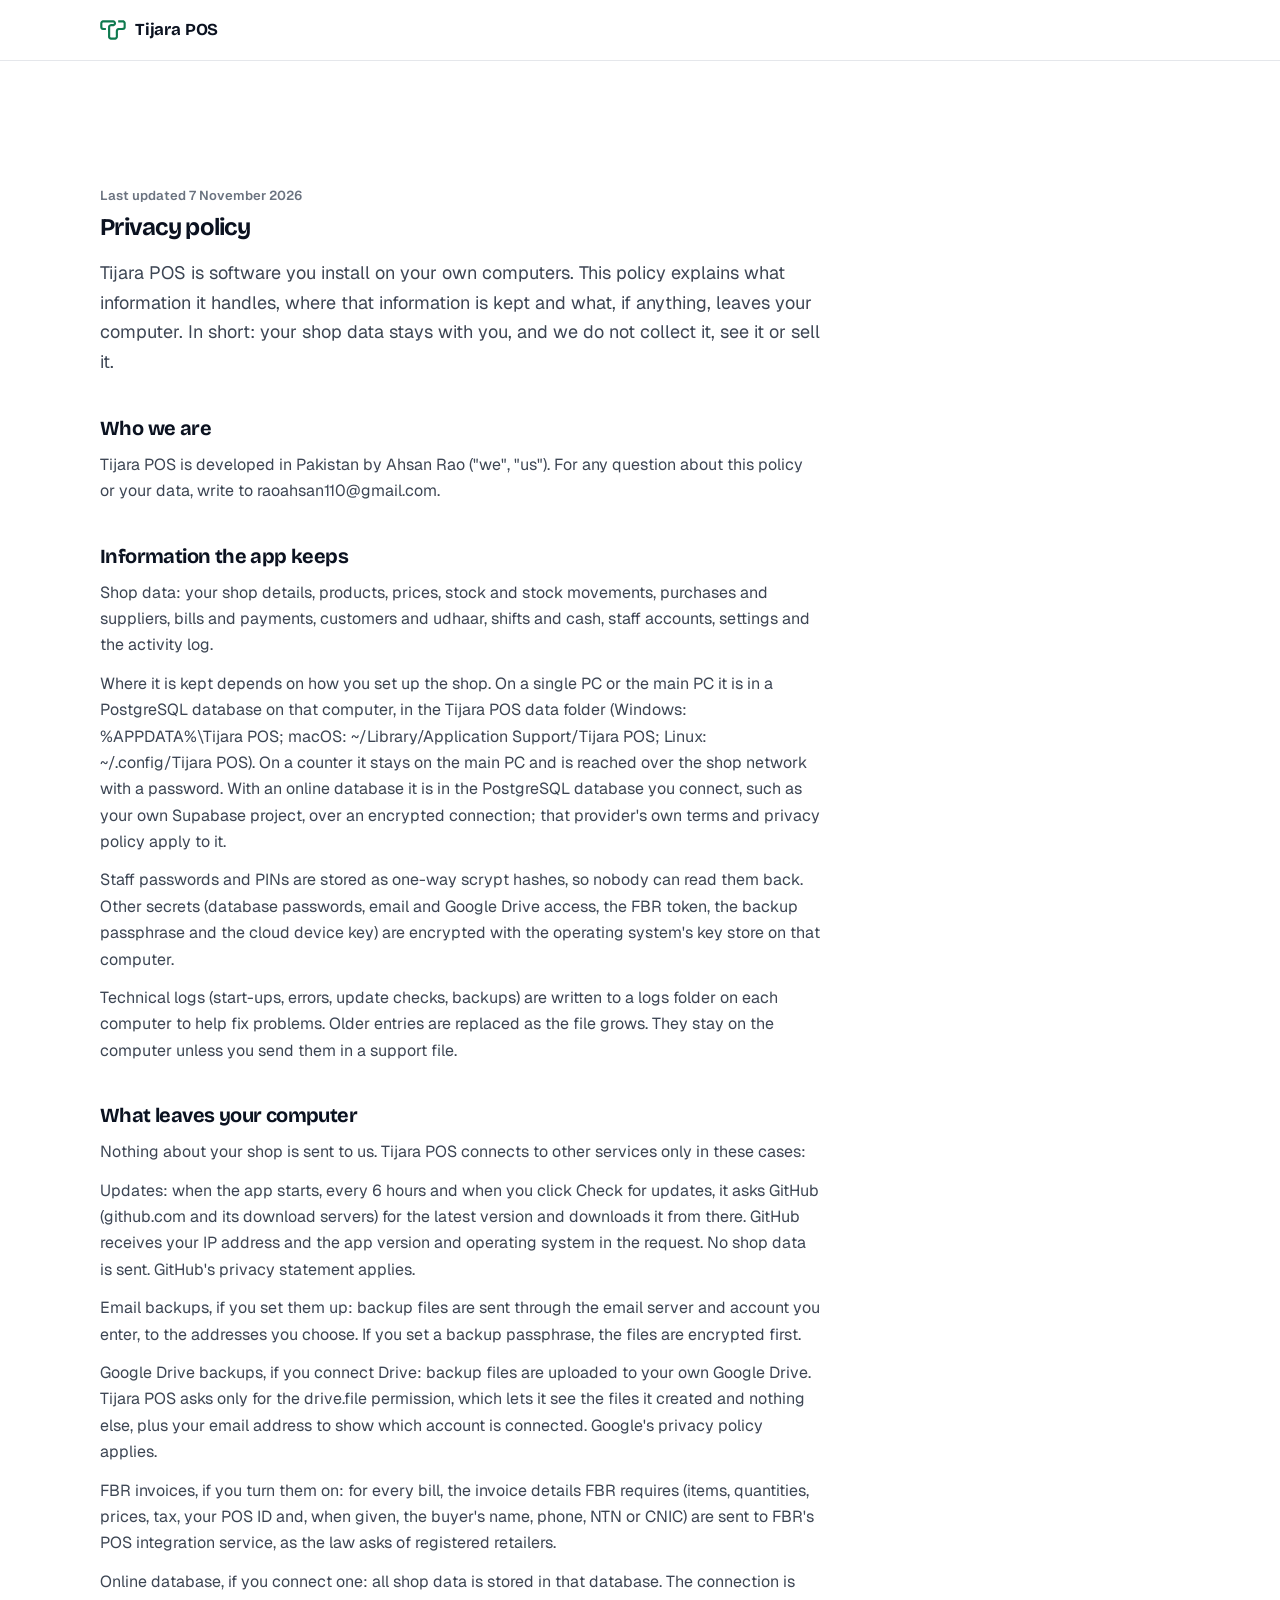
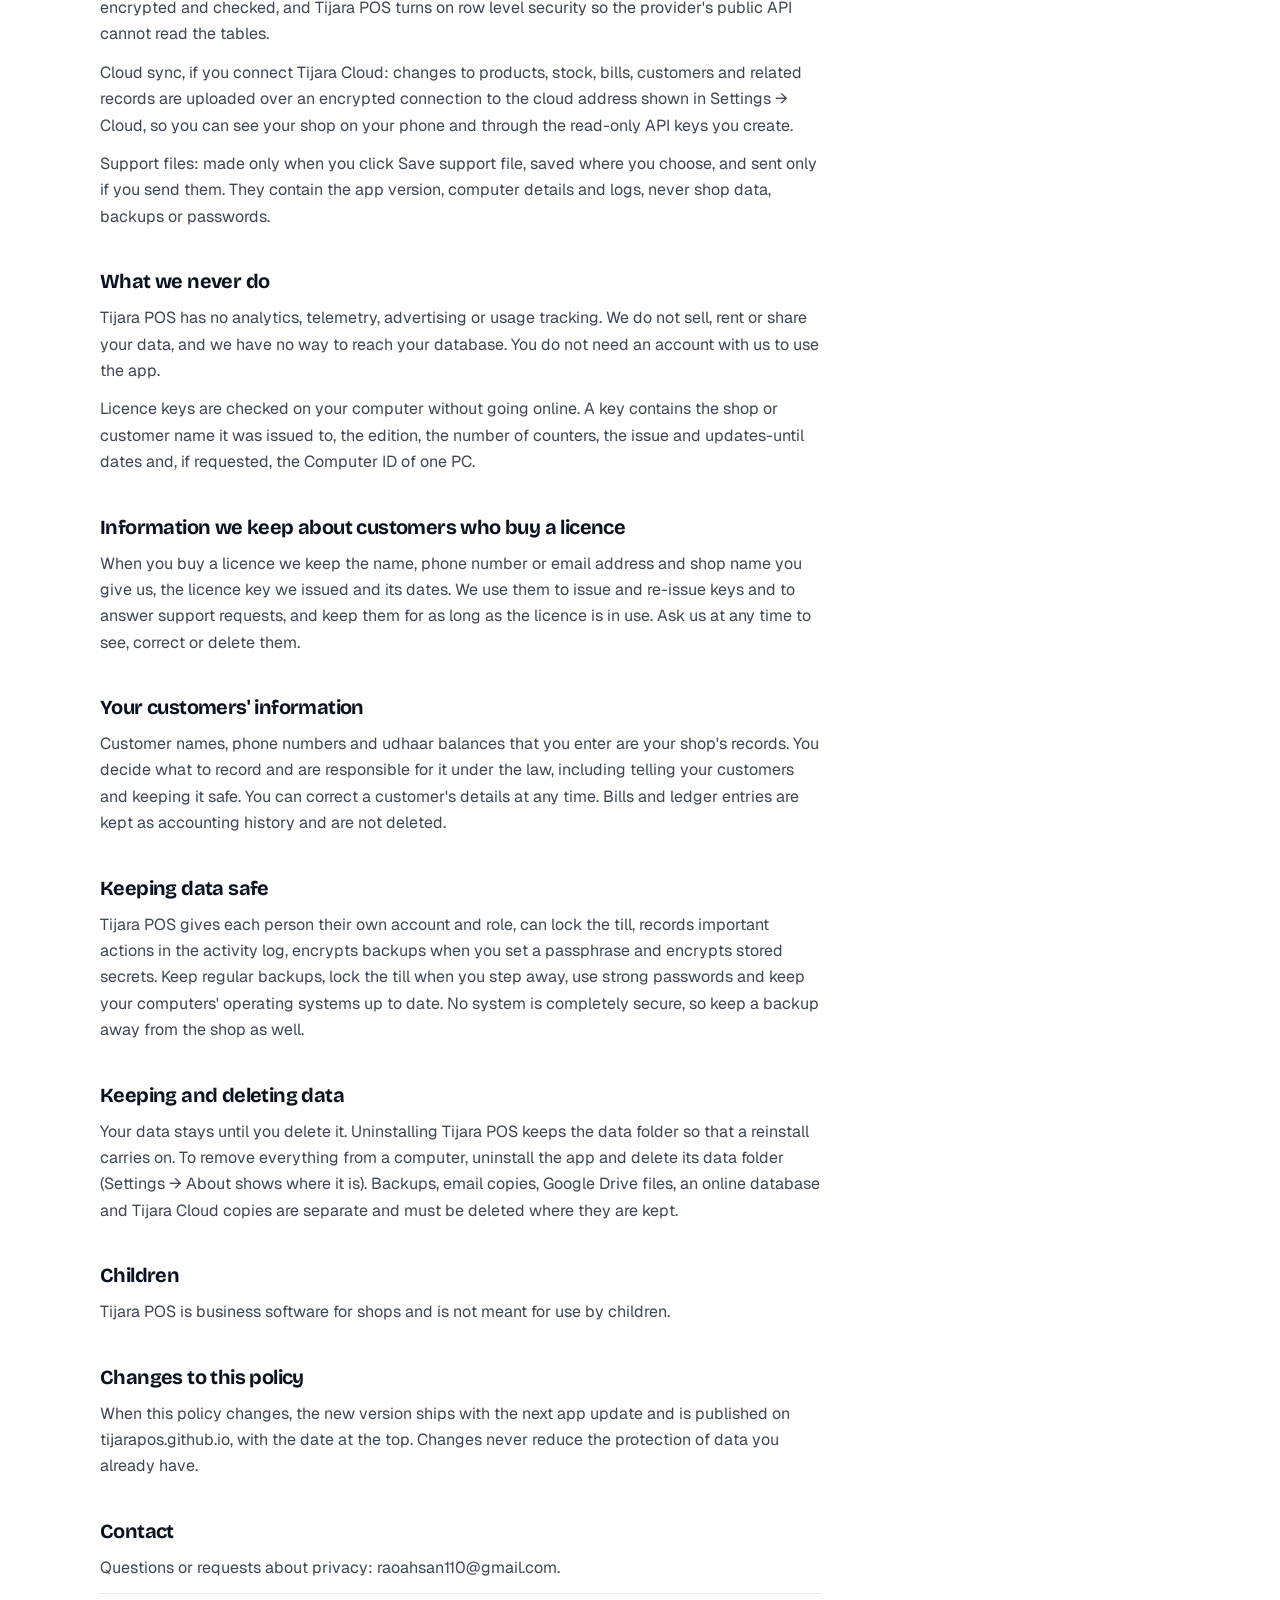
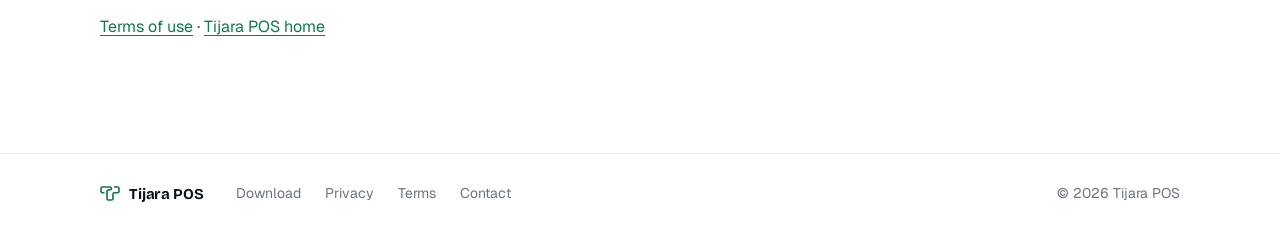
==== privacy.html @ 01d52bbd "Privacy policy and terms pages; Urdu receipts, not screens, for now" ====
<!doctype html>
<html lang="en">
  <head>
    <meta charset="utf-8" />
    <meta name="viewport" content="width=device-width, initial-scale=1" />
    <title>Privacy policy · Tijara POS</title>
    <meta name="description" content="How Tijara POS handles shop data: what it keeps, where, and what leaves your computer." />
    <meta name="theme-color" content="#ffffff" media="(prefers-color-scheme: light)" />
    <meta name="theme-color" content="#0b1220" media="(prefers-color-scheme: dark)" />
    <link rel="icon" href="assets/favicon.svg" type="image/svg+xml" />
    <link rel="icon" href="assets/favicon.ico" sizes="any" />
    <link rel="preconnect" href="https://fonts.googleapis.com" />
    <link rel="preconnect" href="https://fonts.gstatic.com" crossorigin />
    <link
      rel="stylesheet"
      href="https://fonts.googleapis.com/css2?family=Bricolage+Grotesque:opsz,wght@12..96,500..700&family=Geist:wght@400..700&display=swap"
    />
    <link rel="stylesheet" href="styles.css" />
    <script>
      try {
        const t = localStorage.getItem('theme')
        if (t === 'light' || t === 'dark') document.documentElement.dataset.theme = t
      } catch {}
    </script>
  </head>
  <body>
    <!-- Same text as the app's Settings → About (apps/desktop en.json, "legal"). Change both together. -->
    <header class="top">
      <div class="wrap top-row">
        <a class="brand" href="./" aria-label="Tijara POS home">
          <img class="mark" src="assets/mark-emerald.svg" alt="" width="26" height="20" />
          <span>Tijara POS</span>
        </a>
      </div>
    </header>

    <main id="main" class="section">
      <div class="wrap">
        <article class="legal">
          <p class="eyebrow">Last updated 7 November 2026</p>
          <h1>Privacy policy</h1>
          <p class="lead">Tijara POS is software you install on your own computers. This policy explains what information it handles, where that information is kept and what, if anything, leaves your computer. In short: your shop data stays with you, and we do not collect it, see it or sell it.</p>
          <h2>Who we are</h2>
          <p>Tijara POS is developed in Pakistan by Ahsan Rao (&quot;we&quot;, &quot;us&quot;). For any question about this policy or your data, write to raoahsan110@gmail.com.</p>
          <h2>Information the app keeps</h2>
          <p>Shop data: your shop details, products, prices, stock and stock movements, purchases and suppliers, bills and payments, customers and udhaar, shifts and cash, staff accounts, settings and the activity log.</p>
          <p>Where it is kept depends on how you set up the shop. On a single PC or the main PC it is in a PostgreSQL database on that computer, in the Tijara POS data folder (Windows: %APPDATA%\Tijara POS; macOS: ~/Library/Application Support/Tijara POS; Linux: ~/.config/Tijara POS). On a counter it stays on the main PC and is reached over the shop network with a password. With an online database it is in the PostgreSQL database you connect, such as your own Supabase project, over an encrypted connection; that provider&#x27;s own terms and privacy policy apply to it.</p>
          <p>Staff passwords and PINs are stored as one-way scrypt hashes, so nobody can read them back. Other secrets (database passwords, email and Google Drive access, the FBR token, the backup passphrase and the cloud device key) are encrypted with the operating system&#x27;s key store on that computer.</p>
          <p>Technical logs (start-ups, errors, update checks, backups) are written to a logs folder on each computer to help fix problems. Older entries are replaced as the file grows. They stay on the computer unless you send them in a support file.</p>
          <h2>What leaves your computer</h2>
          <p>Nothing about your shop is sent to us. Tijara POS connects to other services only in these cases:</p>
          <p>Updates: when the app starts, every 6 hours and when you click Check for updates, it asks GitHub (github.com and its download servers) for the latest version and downloads it from there. GitHub receives your IP address and the app version and operating system in the request. No shop data is sent. GitHub&#x27;s privacy statement applies.</p>
          <p>Email backups, if you set them up: backup files are sent through the email server and account you enter, to the addresses you choose. If you set a backup passphrase, the files are encrypted first.</p>
          <p>Google Drive backups, if you connect Drive: backup files are uploaded to your own Google Drive. Tijara POS asks only for the drive.file permission, which lets it see the files it created and nothing else, plus your email address to show which account is connected. Google&#x27;s privacy policy applies.</p>
          <p>FBR invoices, if you turn them on: for every bill, the invoice details FBR requires (items, quantities, prices, tax, your POS ID and, when given, the buyer&#x27;s name, phone, NTN or CNIC) are sent to FBR&#x27;s POS integration service, as the law asks of registered retailers.</p>
          <p>Online database, if you connect one: all shop data is stored in that database. The connection is encrypted and checked, and Tijara POS turns on row level security so the provider&#x27;s public API cannot read the tables.</p>
          <p>Cloud sync, if you connect Tijara Cloud: changes to products, stock, bills, customers and related records are uploaded over an encrypted connection to the cloud address shown in Settings → Cloud, so you can see your shop on your phone and through the read-only API keys you create.</p>
          <p>Support files: made only when you click Save support file, saved where you choose, and sent only if you send them. They contain the app version, computer details and logs, never shop data, backups or passwords.</p>
          <h2>What we never do</h2>
          <p>Tijara POS has no analytics, telemetry, advertising or usage tracking. We do not sell, rent or share your data, and we have no way to reach your database. You do not need an account with us to use the app.</p>
          <p>Licence keys are checked on your computer without going online. A key contains the shop or customer name it was issued to, the edition, the number of counters, the issue and updates-until dates and, if requested, the Computer ID of one PC.</p>
          <h2>Information we keep about customers who buy a licence</h2>
          <p>When you buy a licence we keep the name, phone number or email address and shop name you give us, the licence key we issued and its dates. We use them to issue and re-issue keys and to answer support requests, and keep them for as long as the licence is in use. Ask us at any time to see, correct or delete them.</p>
          <h2>Your customers&#x27; information</h2>
          <p>Customer names, phone numbers and udhaar balances that you enter are your shop&#x27;s records. You decide what to record and are responsible for it under the law, including telling your customers and keeping it safe. You can correct a customer&#x27;s details at any time. Bills and ledger entries are kept as accounting history and are not deleted.</p>
          <h2>Keeping data safe</h2>
          <p>Tijara POS gives each person their own account and role, can lock the till, records important actions in the activity log, encrypts backups when you set a passphrase and encrypts stored secrets. Keep regular backups, lock the till when you step away, use strong passwords and keep your computers&#x27; operating systems up to date. No system is completely secure, so keep a backup away from the shop as well.</p>
          <h2>Keeping and deleting data</h2>
          <p>Your data stays until you delete it. Uninstalling Tijara POS keeps the data folder so that a reinstall carries on. To remove everything from a computer, uninstall the app and delete its data folder (Settings → About shows where it is). Backups, email copies, Google Drive files, an online database and Tijara Cloud copies are separate and must be deleted where they are kept.</p>
          <h2>Children</h2>
          <p>Tijara POS is business software for shops and is not meant for use by children.</p>
          <h2>Changes to this policy</h2>
          <p>When this policy changes, the new version ships with the next app update and is published on tijarapos.github.io, with the date at the top. Changes never reduce the protection of data you already have.</p>
          <h2>Contact</h2>
          <p>Questions or requests about privacy: raoahsan110@gmail.com.</p>
          <p class="legal-other"><a href="terms.html">Terms of use</a> · <a href="./">Tijara POS home</a></p>
        </article>
      </div>
    </main>

    <footer class="foot">
      <div class="wrap foot-row">
        <span class="brand brand-sm"><img class="mark" src="assets/mark-emerald.svg" alt="" width="20" height="16" /> Tijara POS</span>
        <nav aria-label="Footer">
          <a href="./#download">Download</a>
          <a href="privacy.html">Privacy</a>
          <a href="terms.html">Terms</a>
          <a href="mailto:raoahsan110@gmail.com">Contact</a>
        </nav>
        <span class="copy">© 2026 Tijara POS</span>
      </div>
    </footer>
  </body>
</html>
---- styles.css ----
/* Tijara POS homepage. Quiet and flat, like the app: white and navy surfaces, one emerald accent,
   real screenshots carry the page. */
:root {
  --bg: #ffffff;
  --bg-muted: #f7f8f9;
  --surface: #ffffff;
  --fg: #0b1220;
  --fg-2: #3d4654;
  --muted: #6b7380;
  --line: #e5e7eb;
  --line-strong: #d1d5db;
  --accent: #0e7a4f;
  --accent-hover: #0b6641;
  --accent-soft: #e8f3ee;
  --btn-fg: #ffffff;
  /* Same faces as the app (packages/tokens theme.css). */
  --display: 'Bricolage Grotesque', system-ui, sans-serif;
  --sans: 'Geist', system-ui, -apple-system, 'Segoe UI', sans-serif;
  --mono: 'Geist Mono', ui-monospace, 'SF Mono', monospace;
  --ease: cubic-bezier(0.2, 0.7, 0.2, 1);
  --lift: 0 1px 2px rgb(16 24 40 / 0.05), 0 12px 28px rgb(16 24 40 / 0.1);
  --urdu: 'Noto Naskh Arabic', serif;
  --radius: 10px;
  color-scheme: light;
}

/* Dark: follows the OS unless the visitor picked a theme (html[data-theme], set by the toggle). */
@media (prefers-color-scheme: dark) {
  :root:not([data-theme='light']) {
    --bg: #0b1220;
    --bg-muted: #0f1727;
    --surface: #111a2b;
    --fg: #e8ecf1;
    --fg-2: #b9c1cc;
    --muted: #8a94a3;
    --line: #1e293b;
    --line-strong: #2b3749;
    --accent: #2fa874;
    --accent-hover: #3dbb84;
    --accent-soft: #11291f;
    --btn-fg: #06140d;
    --lift: 0 1px 2px rgb(0 0 0 / 0.3), 0 14px 32px rgb(0 0 0 / 0.4);
    color-scheme: dark;
  }
}

:root[data-theme='dark'] {
  --bg: #0b1220;
  --bg-muted: #0f1727;
  --surface: #111a2b;
  --fg: #e8ecf1;
  --fg-2: #b9c1cc;
  --muted: #8a94a3;
  --line: #1e293b;
  --line-strong: #2b3749;
  --accent: #2fa874;
  --accent-hover: #3dbb84;
  --accent-soft: #11291f;
  --btn-fg: #06140d;
  --lift: 0 1px 2px rgb(0 0 0 / 0.3), 0 14px 32px rgb(0 0 0 / 0.4);
  color-scheme: dark;
}

*,
*::before,
*::after {
  box-sizing: border-box;
}

html {
  scroll-behavior: smooth;
  scroll-padding-top: 72px;
  -webkit-text-size-adjust: 100%;
}

body {
  margin: 0;
  background: var(--bg);
  color: var(--fg);
  font: 16px/1.6 var(--sans);
  -webkit-font-smoothing: antialiased;
}

img {
  max-width: 100%;
  height: auto;
  display: block;
}

a {
  color: inherit;
}

button {
  font: inherit;
  color: inherit;
}

h1,
h2,
h3 {
  margin: 0;
  line-height: 1.15;
  letter-spacing: -0.02em;
  text-wrap: balance;
  font-weight: 600;
}

h1,
h2 {
  font-family: var(--display);
  font-weight: 700;
  letter-spacing: -0.03em;
}

h2 {
  font-size: clamp(1.85rem, 3.2vw, 2.5rem);
}

h3 {
  font-size: 1.125rem;
  letter-spacing: -0.01em;
}

p {
  margin: 0;
}

kbd {
  display: inline-block;
  min-width: 1.9em;
  padding: 0.1em 0.4em;
  font: 500 0.78em/1.5 var(--mono);
  text-align: center;
  color: var(--fg);
  background: var(--surface);
  border: 1px solid var(--line-strong);
  border-radius: 5px;
  box-shadow: 0 1px 0 var(--line-strong);
  white-space: nowrap;
}

[lang='ur'] {
  font-family: var(--urdu);
}

.wrap {
  max-width: 1120px;
  margin: 0 auto;
  padding-left: max(20px, env(safe-area-inset-left, 0px));
  padding-right: max(20px, env(safe-area-inset-right, 0px));
}

.skip {
  position: absolute;
  left: -999px;
}

.skip:focus {
  left: 16px;
  top: 12px;
  z-index: 50;
  padding: 8px 14px;
  background: var(--fg);
  color: var(--bg);
  border-radius: 6px;
}

.sr {
  position: absolute;
  width: 1px;
  height: 1px;
  overflow: hidden;
  clip: rect(0 0 0 0);
  white-space: nowrap;
}

:focus-visible {
  outline: 2px solid var(--accent);
  outline-offset: 2px;
}

/* Buttons */
.btn {
  display: inline-flex;
  align-items: center;
  justify-content: center;
  gap: 8px;
  height: 40px;
  padding: 0 16px;
  border: 1px solid transparent;
  border-radius: 8px;
  background: var(--accent);
  color: var(--btn-fg);
  font-size: 0.9375rem;
  font-weight: 500;
  text-decoration: none;
  white-space: nowrap;
  cursor: pointer;
  transition: background-color 0.15s, border-color 0.15s;
}

.btn:hover {
  background: var(--accent-hover);
}

.btn-sm {
  height: 34px;
  padding: 0 14px;
  font-size: 0.875rem;
}

.btn-lg {
  height: 46px;
  padding: 0 20px;
  font-size: 1rem;
}

.btn-secondary {
  background: var(--surface);
  color: var(--fg);
  border-color: var(--line-strong);
}

.btn-secondary:hover {
  background: var(--bg-muted);
}

/* Header */
.top {
  position: sticky;
  top: 0;
  z-index: 20;
  background: color-mix(in srgb, var(--bg) 88%, transparent);
  backdrop-filter: blur(10px);
  border-bottom: 1px solid var(--line);
}

.top-row {
  display: flex;
  align-items: center;
  gap: 32px;
  height: 60px;
}

.brand {
  display: inline-flex;
  align-items: center;
  gap: 9px;
  font-family: var(--display);
  font-weight: 700;
  font-size: 1.05rem;
  letter-spacing: -0.01em;
  text-decoration: none;
  color: var(--fg);
}

.brand-sm {
  font-size: 0.9375rem;
}

.top nav {
  display: flex;
  gap: 28px;
  margin-right: auto;
  font-size: 0.9rem;
}

.top nav a {
  color: var(--muted);
  text-decoration: none;
  transition: color 0.15s;
}

.top nav a:hover {
  color: var(--fg);
}

.theme {
  display: grid;
  place-items: center;
  width: 34px;
  height: 34px;
  margin-left: -20px;
  padding: 0;
  border: 1px solid transparent;
  border-radius: 8px;
  background: none;
  color: var(--muted);
  cursor: pointer;
  transition: color 0.15s, border-color 0.15s;
}

.theme:hover {
  color: var(--fg);
  border-color: var(--line);
}

.theme svg {
  width: 18px;
  height: 18px;
  fill: none;
  stroke: currentColor;
  stroke-width: 1.75;
  stroke-linecap: round;
  stroke-linejoin: round;
}

/* Show the icon for the theme you'd switch to. */
.theme .sun {
  display: none;
}

:root[data-theme='dark'] .theme .sun {
  display: block;
}

:root[data-theme='dark'] .theme .moon {
  display: none;
}

@media (prefers-color-scheme: dark) {
  :root:not([data-theme='light']) .theme .sun {
    display: block;
  }

  :root:not([data-theme='light']) .theme .moon {
    display: none;
  }
}

.menu {
  display: none;
  width: 40px;
  height: 40px;
  padding: 11px 9px;
  border: 0;
  background: none;
  cursor: pointer;
  flex-direction: column;
  justify-content: center;
  gap: 6px;
}

.menu span {
  display: block;
  height: 1.5px;
  background: var(--fg);
  transition: transform 0.2s;
}

.menu[aria-expanded='true'] span:first-child {
  transform: translateY(3.75px) rotate(45deg);
}

.menu[aria-expanded='true'] span:last-child {
  transform: translateY(-3.75px) rotate(-45deg);
}

/* Hero */
.hero {
  padding-top: 88px;
  border-bottom: 1px solid var(--line);
  /* Muted band behind the lower half of the screenshot (shot height ≈ 0.6 × its width). */
  background: linear-gradient(
    to top,
    var(--bg-muted) calc((min(100vw, 1120px) - 40px) * 0.3),
    var(--bg) 0
  );
}

.hero-copy {
  max-width: 720px;
}

.kicker {
  display: flex;
  flex-wrap: wrap;
  align-items: center;
  gap: 8px;
  margin-bottom: 20px;
  font-size: 0.9rem;
  font-weight: 500;
  color: var(--accent);
}

.kicker .dot {
  color: var(--line-strong);
}

.kicker [lang='ur'] {
  font-size: 1.05rem;
  color: var(--muted);
}

.hero h1 {
  font-size: clamp(2.4rem, 5.4vw, 3.9rem);
  line-height: 1.04;
}

.lede {
  margin-top: 20px;
  max-width: 34em;
  font-size: 1.125rem;
  color: var(--fg-2);
}

.cta {
  display: flex;
  flex-wrap: wrap;
  gap: 10px;
  margin-top: 32px;
}

.fine {
  margin-top: 14px;
  font-size: 0.875rem;
  color: var(--muted);
}

.shot {
  margin: 0;
  overflow: hidden;
  border: 1px solid var(--line);
  border-radius: var(--radius);
  background: var(--surface);
  box-shadow: 0 1px 2px rgb(16 24 40 / 0.04), 0 8px 24px rgb(16 24 40 / 0.06);
}

.shot-hero {
  margin-top: 64px;
  border-bottom: 0;
  border-radius: 12px 12px 0 0;
  box-shadow: 0 -1px 0 var(--line), 0 24px 60px rgb(16 24 40 / 0.08);
}

/* Facts */
.facts {
  border-bottom: 1px solid var(--line);
}

.facts-row {
  display: grid;
  grid-template-columns: repeat(4, minmax(0, 1fr));
  margin: 0 auto;
  padding-block: 0;
  list-style: none;
}

.facts-row li {
  display: flex;
  flex-direction: column;
  gap: 2px;
  padding: 28px 24px;
  border-left: 1px solid var(--line);
}

.facts-row li:first-child {
  padding-left: 0;
  border-left: 0;
}

.facts-row b {
  font-weight: 600;
  font-size: 0.975rem;
}

.facts-row span {
  font-size: 0.875rem;
  color: var(--muted);
}

/* Sections */
.section {
  padding-block: 112px;
}

.section-muted {
  background: var(--bg-muted);
  border-block: 1px solid var(--line);
}

.section-head {
  max-width: 560px;
}

.section-head p {
  margin-top: 12px;
  font-size: 1.0625rem;
  color: var(--fg-2);
}

.section-head a {
  color: var(--accent);
  text-underline-offset: 3px;
}

.split {
  display: grid;
  grid-template-columns: minmax(0, 0.8fr) minmax(0, 1.2fr);
  gap: 64px;
  align-items: start;
}

.checks {
  display: flex;
  flex-direction: column;
  gap: 12px;
  margin: 0;
  padding: 0;
  list-style: none;
}

.checks li {
  position: relative;
  padding-left: 28px;
  color: var(--fg-2);
}

.checks li::before {
  content: '';
  position: absolute;
  left: 0;
  top: 0.3em;
  width: 16px;
  height: 16px;
  border-radius: 50%;
  background:
    url("data:image/svg+xml,%3Csvg xmlns='http://www.w3.org/2000/svg' viewBox='0 0 16 16' fill='none' stroke='%230e7a4f' stroke-width='2' stroke-linecap='round' stroke-linejoin='round'%3E%3Cpath d='m4.5 8.2 2.3 2.3 4.7-4.8'/%3E%3C/svg%3E")
      center / 16px no-repeat,
    var(--accent-soft);
}

/* Shop tabs */
.tabs {
  display: flex;
  gap: 4px;
  margin-top: 40px;
  padding: 4px;
  width: fit-content;
  max-width: 100%;
  overflow-x: auto;
  border: 1px solid var(--line);
  border-radius: 10px;
  background: var(--bg-muted);
  scrollbar-width: none;
}

.tabs button {
  flex: 0 0 auto;
  padding: 8px 16px;
  border: 0;
  border-radius: 7px;
  background: none;
  font-size: 0.9rem;
  font-weight: 500;
  color: var(--muted);
  cursor: pointer;
  transition: color 0.15s, background-color 0.15s;
}

.tabs button:hover {
  color: var(--fg);
}

.tabs button[aria-selected='true'] {
  background: var(--surface);
  color: var(--fg);
  box-shadow: 0 0 0 1px var(--line), 0 1px 2px rgb(16 24 40 / 0.06);
}

.panel {
  display: grid;
  grid-template-columns: minmax(0, 0.42fr) minmax(0, 1fr);
  gap: 56px;
  align-items: center;
  margin-top: 40px;
}

.panel img {
  transition: opacity 0.2s;
}

.panel img.swap {
  opacity: 0;
}

/* Features */
.feature {
  display: grid;
  grid-template-columns: minmax(0, 0.42fr) minmax(0, 1fr);
  gap: 56px;
  align-items: center;
  margin-top: 64px;
}

.feature-flip {
  grid-template-columns: minmax(0, 1fr) minmax(0, 0.42fr);
}

.feature-flip .feature-copy {
  order: 2;
}

.feature-copy h3 {
  font-size: 1.375rem;
}

.feature-copy p {
  margin-top: 10px;
  color: var(--fg-2);
}

.grid {
  display: grid;
  grid-template-columns: repeat(4, minmax(0, 1fr));
  gap: 40px 32px;
  margin: 88px 0 0;
  padding-top: 48px;
  border-top: 1px solid var(--line);
}

.grid dt {
  font-weight: 600;
  font-size: 0.975rem;
}

.grid dd {
  margin: 6px 0 0;
  font-size: 0.9rem;
  color: var(--muted);
}

/* Shortcuts */
.keys {
  width: 100%;
  border-collapse: collapse;
  font-size: 0.95rem;
}

.keys tr {
  border-bottom: 1px solid var(--line);
}

.keys tr:first-child {
  border-top: 1px solid var(--line);
}

.keys th {
  width: 120px;
  padding: 14px 16px 14px 0;
  text-align: left;
  font-weight: 400;
  white-space: nowrap;
}

.keys td {
  padding: 14px 0;
  color: var(--fg-2);
}

/* Download */
.os-grid {
  display: grid;
  grid-template-columns: repeat(4, minmax(0, 1fr));
  gap: 12px;
  margin: 40px 0 28px;
}

.os {
  position: relative;
  display: flex;
  flex-direction: column;
  gap: 2px;
  padding: 20px;
  border: 1px solid var(--line);
  border-radius: var(--radius);
  background: var(--surface);
  text-decoration: none;
  transition: border-color 0.15s;
}

.os:hover {
  border-color: var(--line-strong);
}

.os svg {
  width: 22px;
  height: 22px;
  margin-bottom: 14px;
  fill: var(--fg);
}

.os b {
  font-weight: 600;
  font-size: 0.975rem;
}

.os span {
  font-size: 0.85rem;
  color: var(--muted);
}

.os .ver {
  margin-top: 10px;
  font: 500 0.78rem var(--mono);
  color: var(--muted);
}

.os.mine {
  border-color: var(--accent);
  box-shadow: inset 0 0 0 1px var(--accent);
}

.os.mine::after {
  content: 'Recommended';
  position: absolute;
  top: 18px;
  right: 18px;
  padding: 2px 8px;
  border-radius: 999px;
  background: var(--accent-soft);
  color: var(--accent);
  font-size: 0.72rem;
  font-weight: 500;
}

.install-note {
  margin: 0;
  font-size: 0.875rem;
  color: var(--muted);
}

.install-note a {
  color: var(--accent);
  text-underline-offset: 3px;
}

/* Install: first launch on each OS, with drawings of the warning boxes people will see. */
.os-tabs {
  display: inline-flex;
  gap: 4px;
  margin-top: 36px;
  padding: 4px;
  border: 1px solid var(--line);
  border-radius: 10px;
  background: var(--bg-muted);
}

.os-tabs button {
  padding: 8px 18px;
  border: 0;
  border-radius: 7px;
  background: transparent;
  color: var(--fg-2);
  font: 500 0.9rem var(--sans);
  cursor: pointer;
}

.os-tabs button[aria-selected='true'] {
  background: var(--surface);
  color: var(--fg);
  box-shadow: 0 1px 2px rgb(16 24 40 / 0.08), 0 0 0 1px var(--line);
}

.install-panel {
  display: grid;
  grid-template-columns: minmax(0, 1fr) minmax(0, 1fr);
  gap: 56px;
  margin-top: 32px;
  align-items: start;
}

.install-panel[hidden] {
  display: none;
}

.steps {
  list-style: none;
  counter-reset: step;
  margin: 0;
  padding: 0;
  display: grid;
  gap: 22px;
}

.steps li {
  counter-increment: step;
  display: grid;
  grid-template-columns: 32px minmax(0, 1fr);
  column-gap: 14px;
}

.steps li::before {
  content: counter(step);
  grid-row: span 2;
  display: grid;
  place-items: center;
  width: 28px;
  height: 28px;
  border-radius: 50%;
  background: var(--accent-soft);
  color: var(--accent);
  font: 600 0.85rem var(--mono);
}

.steps b {
  font-weight: 600;
}

.steps span {
  color: var(--fg-2);
  font-size: 0.95rem;
}

.steps code,
.install-tip code {
  font: 0.85em var(--mono);
  padding: 1px 5px;
  border-radius: 4px;
  background: var(--bg-muted);
  border: 1px solid var(--line);
  overflow-wrap: anywhere;
}

.steps a {
  color: var(--accent);
}

.install-art {
  display: grid;
  gap: 18px;
  min-width: 0;
}

.install-tip {
  margin: 0;
  font-size: 0.875rem;
  color: var(--muted);
}

.install-tip summary {
  cursor: pointer;
  color: var(--fg-2);
}

.install-tip pre {
  margin: 8px 0 0;
  overflow-x: auto;
}

.shot-os {
  margin: 0;
  border-radius: 10px;
  box-shadow: var(--lift);
  font: 13px/1.45 system-ui, -apple-system, 'Segoe UI', sans-serif;
}

.shot-os figcaption {
  padding: 10px 14px;
  border-top: 1px solid var(--line);
  background: var(--surface);
  color: var(--fg-2);
  font: 0.85rem var(--sans);
  border-radius: 0 0 10px 10px;
}

/* The highlighted control in each drawing: what to click. */
.shot-os .hl {
  outline: 2px solid #f5a623;
  outline-offset: 2px;
}

/* Windows SmartScreen keeps its own blue in either theme, as on the PC. */
.win-smartscreen {
  overflow: hidden;
  background: #0b5cad;
  color: #fff;
}

.ss-body {
  padding: 22px 22px 8px;
}

.ss-body b {
  display: block;
  font-size: 1.35rem;
  font-weight: 300;
  margin-bottom: 10px;
}

.ss-body p {
  margin: 0 0 10px;
  color: #e3eefb;
}

.ss-info span {
  text-decoration: underline;
}

.ss-body dl {
  display: grid;
  grid-template-columns: auto 1fr;
  gap: 2px 10px;
  margin: 10px 0 0;
  color: #e3eefb;
}

.ss-body dd {
  margin: 0;
}

.ss-actions {
  display: flex;
  justify-content: flex-end;
  gap: 8px;
  padding: 12px 16px 16px;
  background: #0a4f95;
}

.ss-btn {
  padding: 5px 18px;
  border: 1px solid #fff;
  color: #fff;
}

/* macOS alert and settings row: follow the page theme, as macOS follows its own. */
.mac-alert {
  display: grid;
  justify-items: center;
  gap: 8px;
  padding: 22px 22px 0;
  text-align: center;
  background: var(--surface);
  border: 1px solid var(--line);
}

.mac-alert > b {
  font-size: 0.95rem;
}

.mac-alert > p {
  margin: 0;
  color: var(--fg-2);
  font-size: 0.82rem;
}

.ma-icon {
  display: grid;
  place-items: center;
  width: 56px;
  height: 56px;
  border-radius: 14px;
  background: var(--bg-muted);
  border: 1px solid var(--line);
}

.ma-actions {
  display: grid;
  grid-template-columns: 1fr 1fr;
  gap: 8px;
  width: 100%;
  margin: 8px 0 16px;
}

.ma-btn {
  padding: 5px 12px;
  border-radius: 6px;
  background: var(--bg-muted);
  border: 1px solid var(--line-strong);
  color: var(--fg);
  font-weight: 500;
  white-space: nowrap;
}

.mac-alert figcaption {
  justify-self: stretch;
  margin: 0 -22px;
  text-align: left;
}

.mac-settings {
  background: var(--surface);
  border: 1px solid var(--line);
}

.ms-title {
  padding: 12px 16px;
  font-weight: 600;
  border-bottom: 1px solid var(--line);
}

.ms-section {
  padding: 12px 16px 6px;
  color: var(--muted);
  font-size: 0.78rem;
  font-weight: 600;
}

.ms-row {
  display: flex;
  align-items: center;
  justify-content: space-between;
  gap: 12px;
  margin: 0 12px 14px;
  padding: 10px 12px;
  border-radius: 8px;
  background: var(--bg-muted);
  color: var(--fg-2);
}

/* Pricing */
.plans {
  display: grid;
  grid-template-columns: repeat(2, minmax(0, 380px));
  gap: 16px;
  margin-top: 40px;
}

.plan {
  display: flex;
  flex-direction: column;
  padding: 28px;
  border: 1px solid var(--line);
  border-radius: 12px;
  background: var(--surface);
}

.plan-main {
  border-color: var(--accent);
  box-shadow: inset 0 0 0 1px var(--accent);
}

.plan h3 {
  font-size: 1rem;
  font-weight: 500;
  color: var(--muted);
}

.price {
  margin: 6px 0 24px;
  font-family: var(--display);
  font-size: 2.1rem;
  font-weight: 700;
  letter-spacing: -0.03em;
}

.plan .checks {
  gap: 10px;
  margin-bottom: 28px;
  font-size: 0.95rem;
}

.plan .btn {
  margin-top: auto;
}

/* FAQ */
.faq-list {
  border-top: 1px solid var(--line);
}

.faq-list details {
  border-bottom: 1px solid var(--line);
}

.faq-list summary {
  position: relative;
  padding: 18px 40px 18px 0;
  font-weight: 500;
  list-style: none;
  cursor: pointer;
}

.faq-list summary::-webkit-details-marker {
  display: none;
}

.faq-list summary::after {
  content: '';
  position: absolute;
  right: 6px;
  top: 50%;
  width: 8px;
  height: 8px;
  border-right: 1.5px solid var(--muted);
  border-bottom: 1.5px solid var(--muted);
  transform: translateY(-70%) rotate(45deg);
  transition: transform 0.2s;
}

.faq-list details[open] summary::after {
  transform: translateY(-20%) rotate(-135deg);
}

.faq-list p {
  max-width: 44em;
  margin: -4px 0 20px;
  color: var(--fg-2);
}

/* Contact */
.contact {
  padding-block: 88px;
}

.contact-row {
  display: flex;
  flex-wrap: wrap;
  align-items: center;
  justify-content: space-between;
  gap: 24px;
}

.contact p {
  margin-top: 10px;
  color: var(--fg-2);
}

/* Footer */
.foot {
  border-top: 1px solid var(--line);
  font-size: 0.875rem;
  color: var(--muted);
}

.foot-row {
  display: flex;
  flex-wrap: wrap;
  align-items: center;
  gap: 16px 32px;
  padding-block: 28px;
}

.foot nav {
  display: flex;
  flex-wrap: wrap;
  gap: 8px 24px;
  margin-right: auto;
}

.foot a {
  text-decoration: none;
}

.foot nav a:hover {
  color: var(--fg);
}

/* Hover: small, quick, and only on devices with a real pointer. */
.btn,
.shot,
.os,
.os svg,
.plan,
.grid dt,
.facts-row b,
.keys tr,
.keys kbd,
.faq-list summary,
.faq-list summary::after,
.top nav a,
.foot a,
.theme {
  transition-duration: 0.2s;
  transition-timing-function: var(--ease);
  transition-property: color, background-color, border-color, box-shadow, transform, background-size;
}

@media (hover: hover) {
  .btn:hover {
    transform: translateY(-1px);
    box-shadow: 0 6px 16px color-mix(in srgb, var(--accent) 28%, transparent);
  }

  .btn-secondary:hover {
    border-color: var(--fg-2);
    box-shadow: 0 4px 12px rgb(16 24 40 / 0.08);
  }

  .btn:active {
    transform: translateY(0);
    box-shadow: none;
  }

  /* Nav: underline draws in from the left. */
  .top nav a {
    background: linear-gradient(currentColor, currentColor) 0 100% / 0 1px no-repeat;
    padding-bottom: 2px;
  }

  .top nav a:hover {
    background-size: 100% 1px;
  }

  .theme:hover {
    background: var(--bg-muted);
  }

  .theme:hover svg {
    transform: rotate(-15deg);
  }

  .theme svg {
    transition: transform 0.3s var(--ease);
  }

  .facts-row li:hover b,
  .grid > div:hover dt {
    color: var(--accent);
  }

  .tabs button:not([aria-selected='true']):hover {
    background: color-mix(in srgb, var(--surface) 60%, transparent);
  }

  .panel .shot:hover,
  .feature:hover .shot {
    transform: translateY(-4px);
    box-shadow: var(--lift);
  }

  .shot-hero {
    transition: transform 0.4s var(--ease);
  }

  .shot-hero:hover {
    transform: translateY(-6px);
  }

  .keys tr:hover {
    background: var(--bg-muted);
  }

  .keys tr:hover kbd {
    transform: translateY(1px);
    box-shadow: 0 0 0 var(--line-strong);
    border-color: var(--accent);
    color: var(--accent);
  }

  .os:hover {
    transform: translateY(-3px);
    border-color: var(--accent);
    box-shadow: var(--lift);
  }

  .os:hover svg {
    fill: var(--accent);
  }

  .plan:hover {
    transform: translateY(-3px);
    box-shadow: var(--lift);
  }

  .plan:not(.plan-main):hover {
    border-color: var(--line-strong);
  }

  .faq-list summary:hover {
    color: var(--accent);
  }

  .faq-list summary:hover::after {
    border-color: var(--accent);
  }

  .install a:hover,
  .section-head a:hover {
    text-decoration-thickness: 2px;
  }

  .foot a:hover {
    color: var(--accent);
  }
}

/* Tablet */
@media (max-width: 960px) {
  .split,
  .panel,
  .feature {
    grid-template-columns: minmax(0, 1fr);
    gap: 32px;
  }

  .feature-flip .feature-copy {
    order: 0;
  }

  .grid,
  .os-grid {
    grid-template-columns: repeat(2, minmax(0, 1fr));
  }

  .facts-row {
    grid-template-columns: repeat(2, minmax(0, 1fr));
  }

  .facts-row li:nth-child(3) {
    padding-left: 0;
    border-left: 0;
  }

  .facts-row li:nth-child(n + 3) {
    border-top: 1px solid var(--line);
  }
}

/* Phone */
@media (max-width: 720px) {
  .install-panel {
    grid-template-columns: minmax(0, 1fr);
    gap: 32px;
  }

  .ms-row {
    flex-wrap: wrap;
  }

  .top nav {
    display: none;
    position: absolute;
    top: 60px;
    left: 0;
    right: 0;
    flex-direction: column;
    gap: 0;
    padding: 8px max(20px, env(safe-area-inset-left, 0px)) 16px;
    background: var(--bg);
    border-bottom: 1px solid var(--line);
  }

  .top nav.open {
    display: flex;
  }

  .top nav a {
    padding: 12px 0;
    font-size: 1rem;
    color: var(--fg);
  }

  .top-row .theme {
    margin-left: auto;
  }

  .top-row {
    gap: 8px;
  }

  .menu {
    display: flex;
  }

  .hero {
    padding-top: 56px;
  }

  .shot-hero {
    margin-top: 44px;
  }

  .section {
    padding-block: 72px;
  }

  .feature {
    margin-top: 48px;
  }

  .grid {
    grid-template-columns: minmax(0, 1fr);
    gap: 24px;
    margin-top: 56px;
  }

  .os-grid,
  .plans {
    grid-template-columns: minmax(0, 1fr);
  }

  .facts-row li {
    padding: 20px 12px;
  }

  .facts-row li:nth-child(odd) {
    padding-left: 0;
  }

  .keys th {
    width: 96px;
  }
}

@media (prefers-reduced-motion: reduce) {
  html {
    scroll-behavior: auto;
  }

  *,
  *::before,
  *::after {
    transition: none !important;
  }
}

/* --- Privacy policy and terms ------------------------------------------------------------ */

.legal {
  max-width: 720px;
}

.legal .eyebrow {
  font-size: 0.8125rem;
  font-weight: 600;
  color: var(--muted);
}

.legal h1 {
  margin-top: 8px;
}

.legal .lead {
  margin-top: 16px;
  font-size: 1.125rem;
  color: var(--fg-2);
}

.legal h2 {
  margin-top: 40px;
  font-size: 1.25rem;
}

.legal p {
  margin-top: 12px;
  line-height: 1.65;
  color: var(--fg-2);
}

.legal a {
  color: var(--accent);
  text-underline-offset: 3px;
}

.legal-other {
  margin-top: 48px;
  padding-top: 20px;
  border-top: 1px solid var(--line);
}
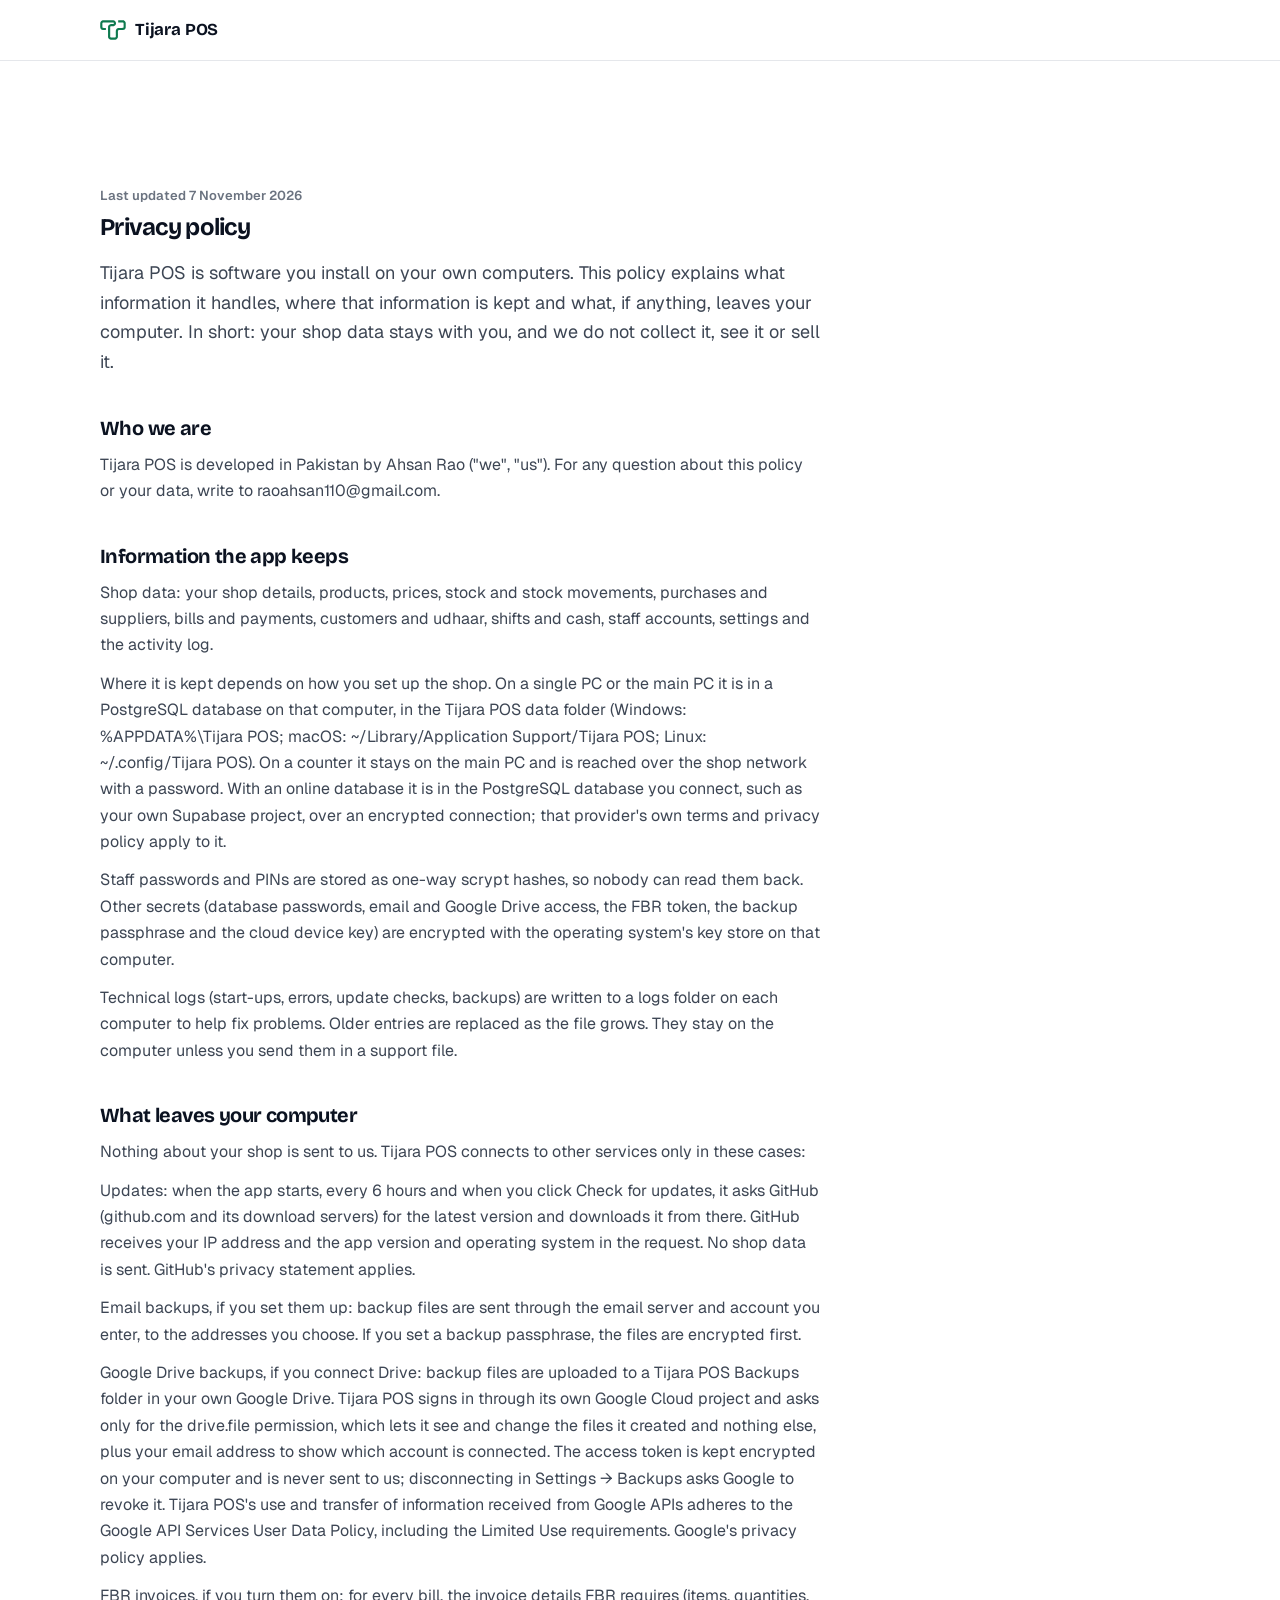
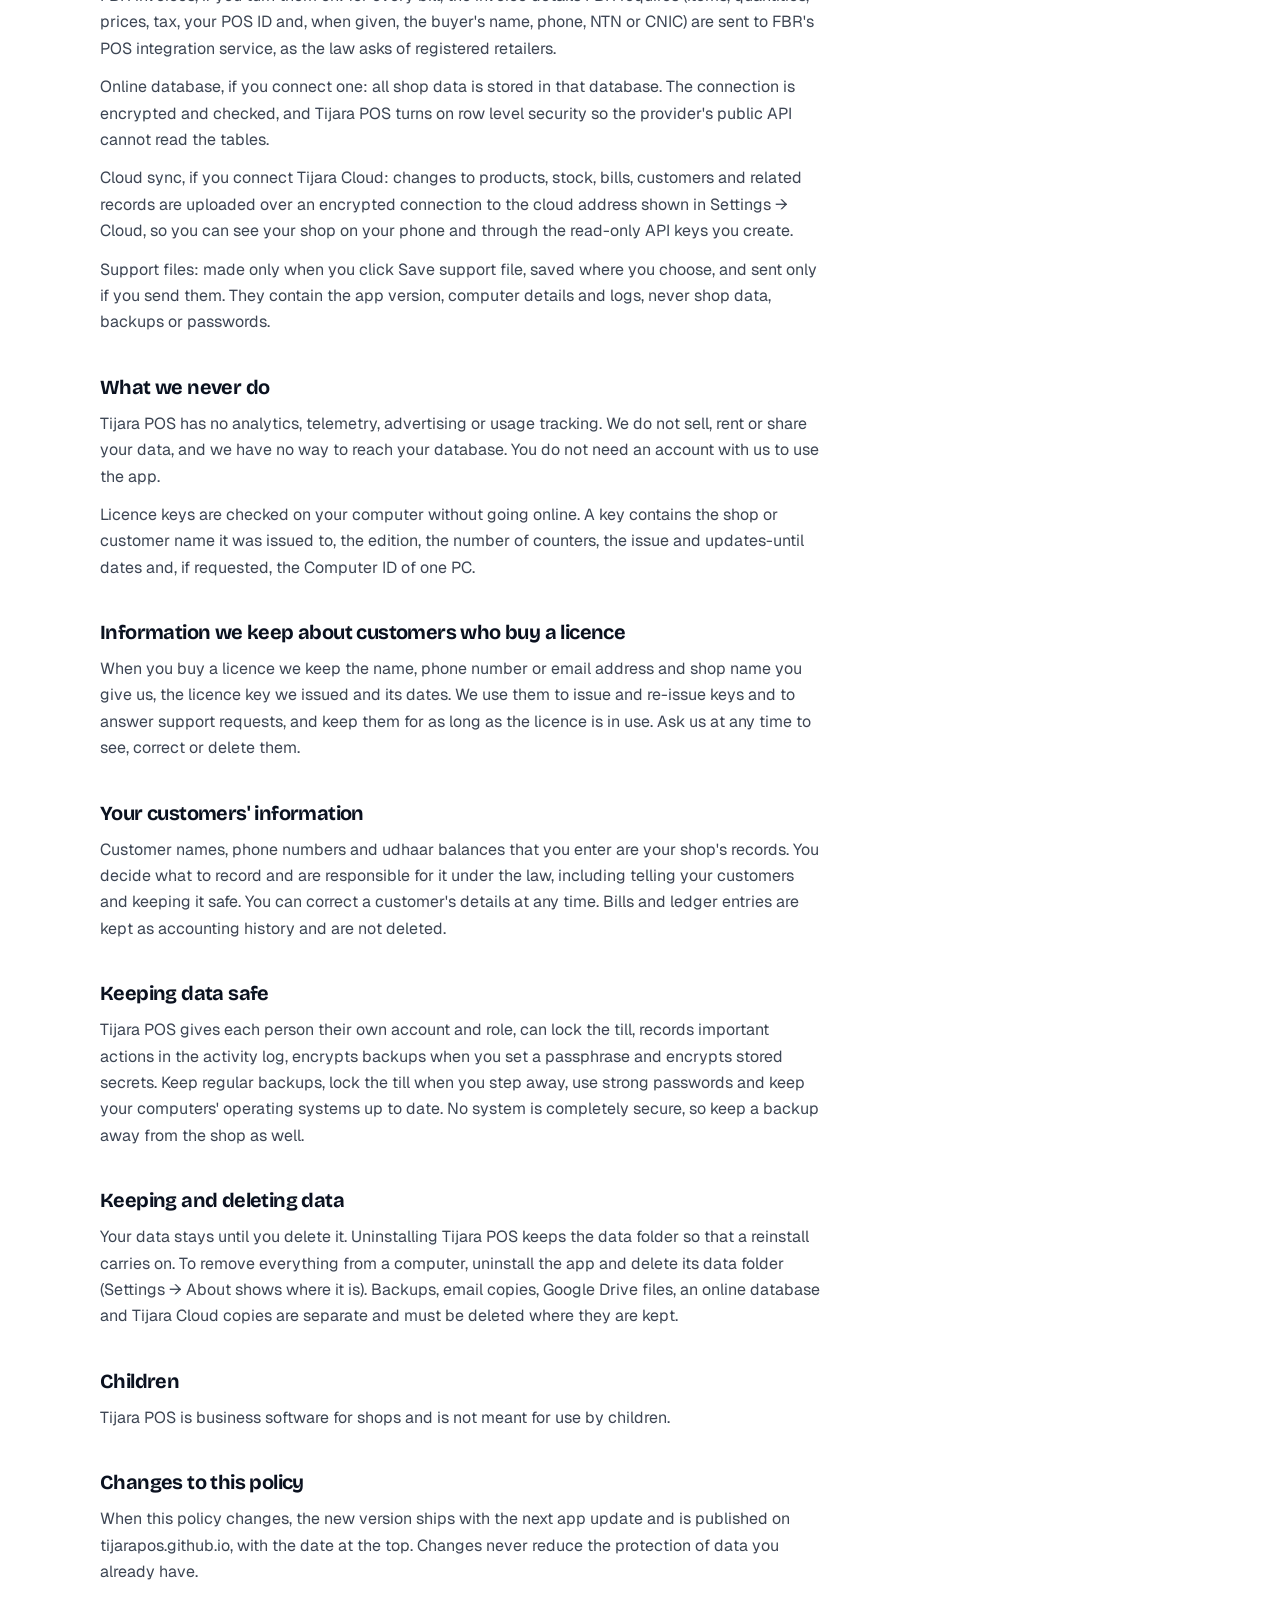
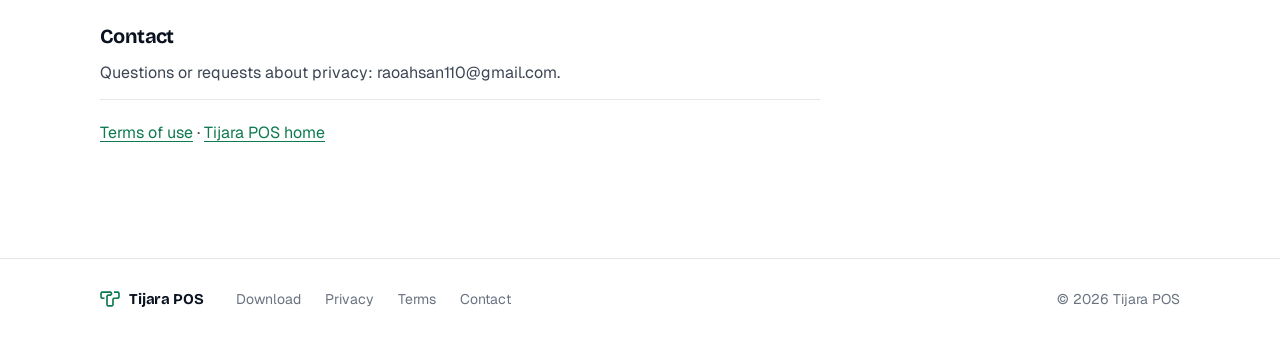
==== commit 1420f5aa: "policy fix" ====
--- a/privacy.html
+++ b/privacy.html
@@ -51,7 +51,7 @@
           <p>Nothing about your shop is sent to us. Tijara POS connects to other services only in these cases:</p>
           <p>Updates: when the app starts, every 6 hours and when you click Check for updates, it asks GitHub (github.com and its download servers) for the latest version and downloads it from there. GitHub receives your IP address and the app version and operating system in the request. No shop data is sent. GitHub&#x27;s privacy statement applies.</p>
           <p>Email backups, if you set them up: backup files are sent through the email server and account you enter, to the addresses you choose. If you set a backup passphrase, the files are encrypted first.</p>
-          <p>Google Drive backups, if you connect Drive: backup files are uploaded to your own Google Drive. Tijara POS asks only for the drive.file permission, which lets it see the files it created and nothing else, plus your email address to show which account is connected. Google&#x27;s privacy policy applies.</p>
+          <p>Google Drive backups, if you connect Drive: backup files are uploaded to a Tijara POS Backups folder in your own Google Drive. Tijara POS signs in through its own Google Cloud project and asks only for the drive.file permission, which lets it see and change the files it created and nothing else, plus your email address to show which account is connected. The access token is kept encrypted on your computer and is never sent to us; disconnecting in Settings → Backups asks Google to revoke it. Tijara POS&#x27;s use and transfer of information received from Google APIs adheres to the Google API Services User Data Policy, including the Limited Use requirements. Google&#x27;s privacy policy applies.</p>
           <p>FBR invoices, if you turn them on: for every bill, the invoice details FBR requires (items, quantities, prices, tax, your POS ID and, when given, the buyer&#x27;s name, phone, NTN or CNIC) are sent to FBR&#x27;s POS integration service, as the law asks of registered retailers.</p>
           <p>Online database, if you connect one: all shop data is stored in that database. The connection is encrypted and checked, and Tijara POS turns on row level security so the provider&#x27;s public API cannot read the tables.</p>
           <p>Cloud sync, if you connect Tijara Cloud: changes to products, stock, bills, customers and related records are uploaded over an encrypted connection to the cloud address shown in Settings → Cloud, so you can see your shop on your phone and through the read-only API keys you create.</p>
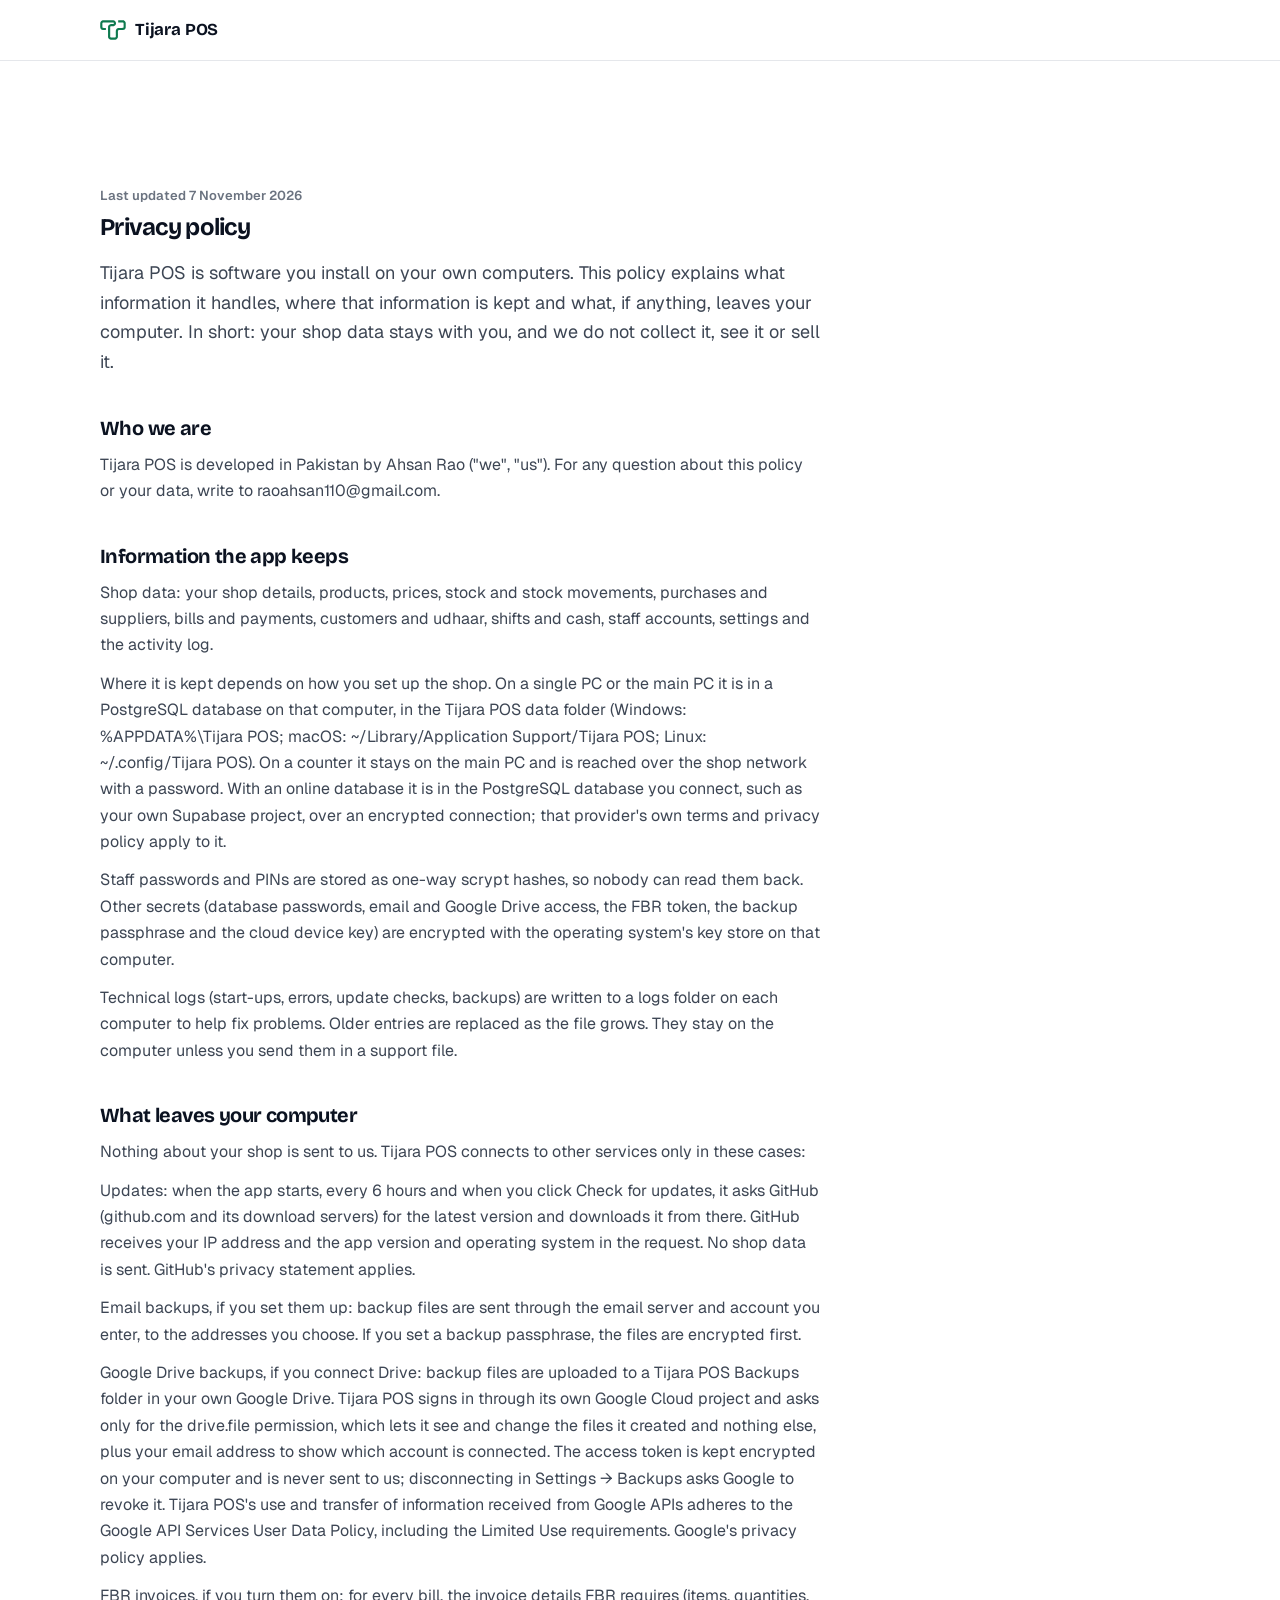
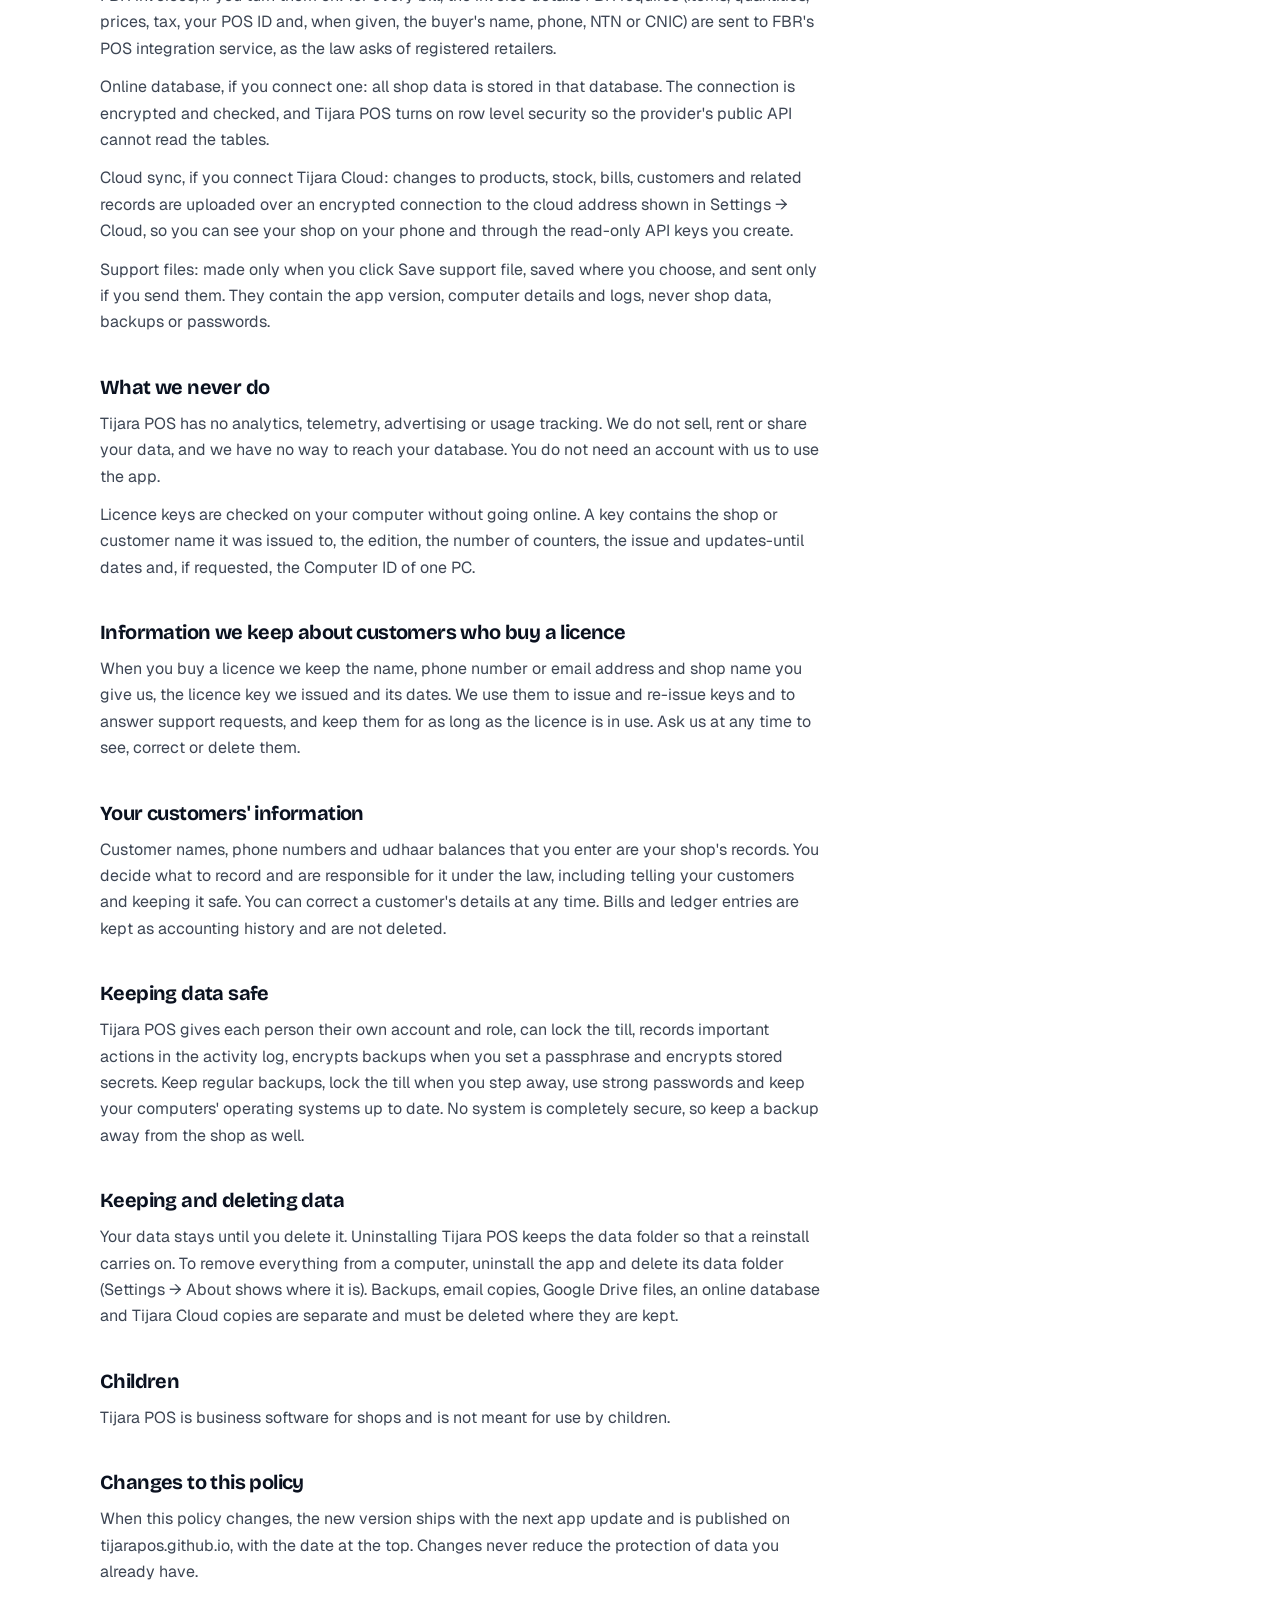
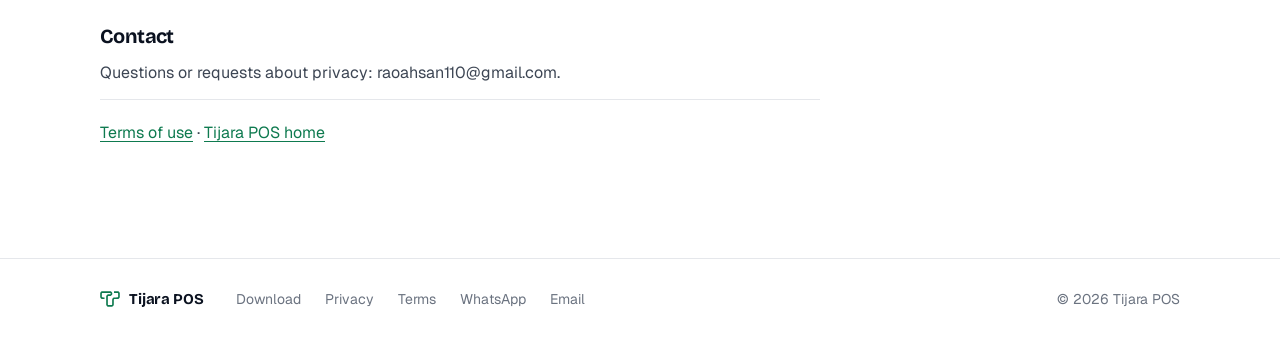
==== commit 046f43fb: "WhatsApp contact: button in Contact, price question on WhatsApp, footer links" ====
--- a/privacy.html
+++ b/privacy.html
@@ -85,7 +85,8 @@
           <a href="./#download">Download</a>
           <a href="privacy.html">Privacy</a>
           <a href="terms.html">Terms</a>
-          <a href="mailto:raoahsan110@gmail.com">Contact</a>
+          <a href="https://wa.me/923106884650" target="_blank" rel="noopener">WhatsApp</a>
+          <a href="mailto:raoahsan110@gmail.com">Email</a>
         </nav>
         <span class="copy">© 2026 Tijara POS</span>
       </div>
--- a/styles.css
+++ b/styles.css
@@ -1117,6 +1117,28 @@
   color: var(--fg-2);
 }
 
+.contact-actions {
+  display: flex;
+  flex-wrap: wrap;
+  gap: 12px;
+}
+
+/* WhatsApp's own green, so the button is recognised at a glance. */
+.btn-whatsapp {
+  background: #1fa855;
+  color: #fff;
+}
+
+.btn-whatsapp:hover {
+  background: #178a45;
+}
+
+.btn-whatsapp .wa {
+  width: 1.25em;
+  height: 1.25em;
+  fill: currentcolor;
+}
+
 /* Footer */
 .foot {
   border-top: 1px solid var(--line);
